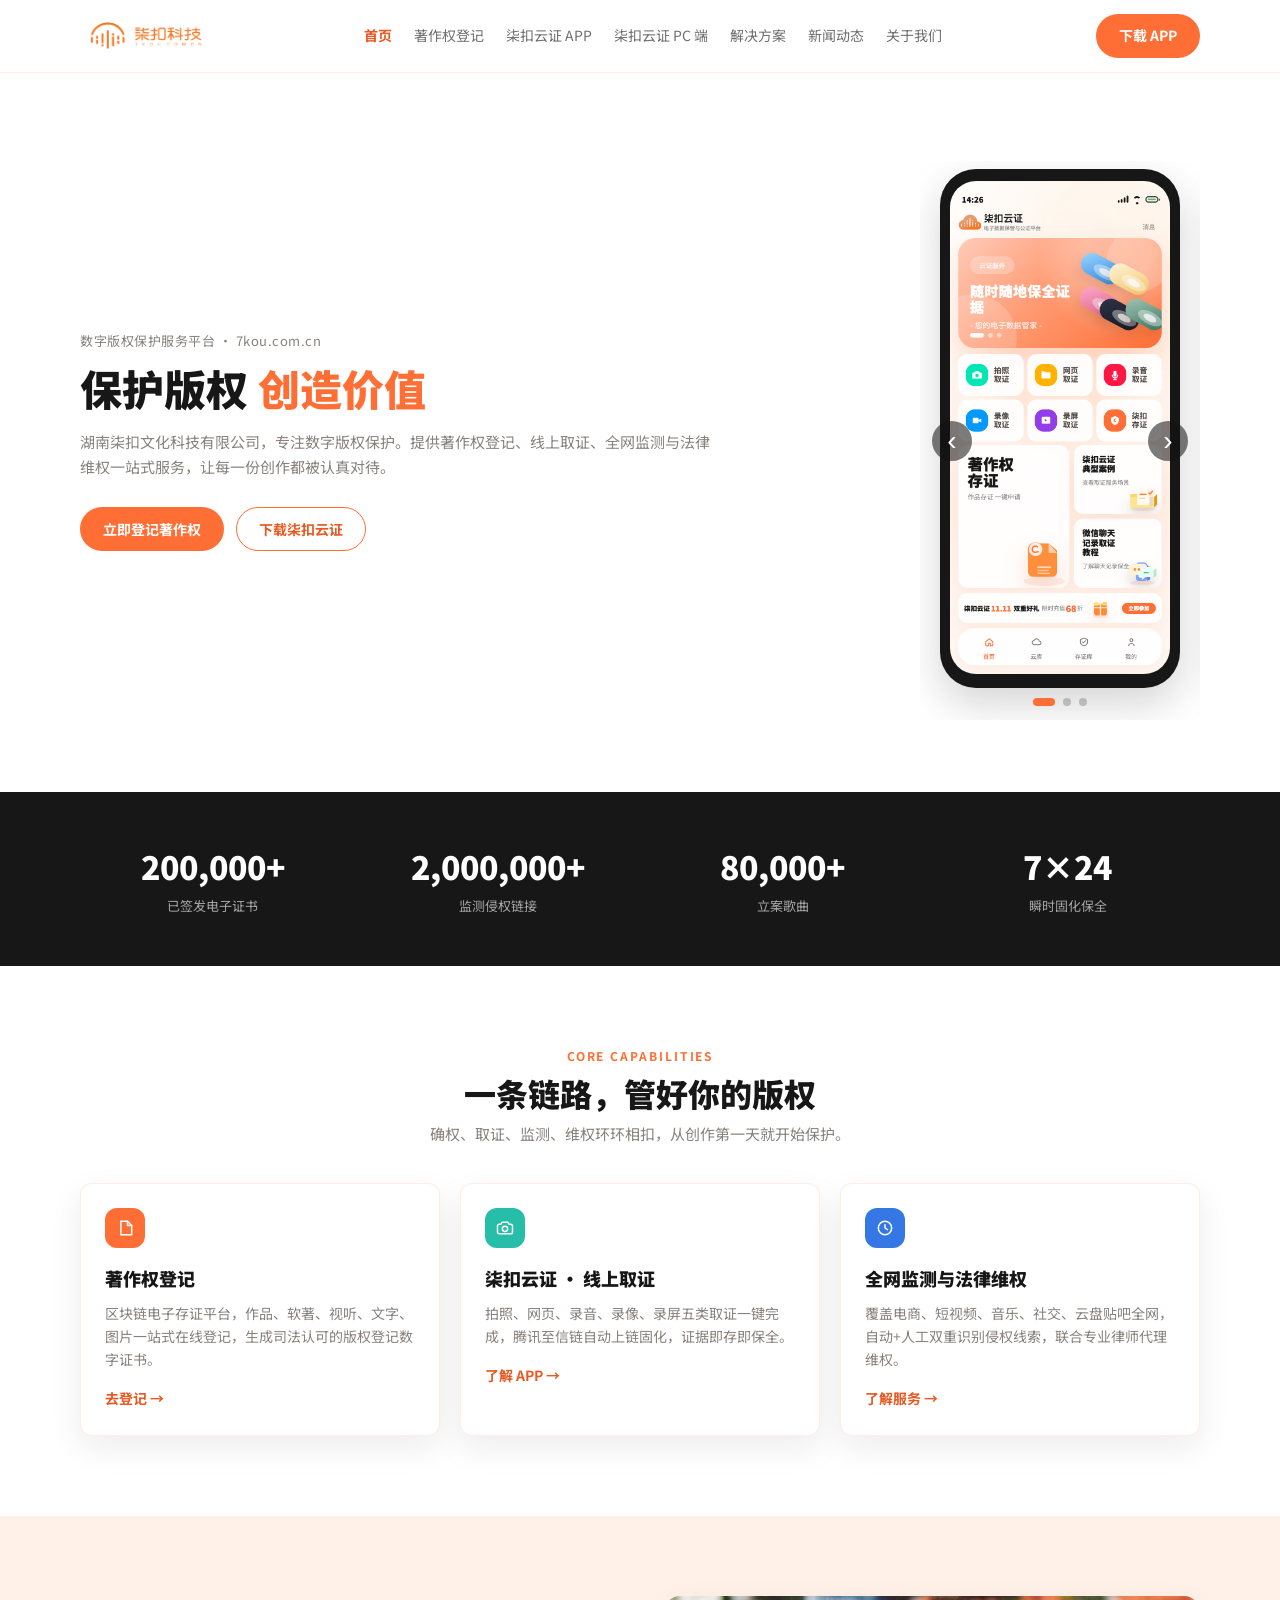
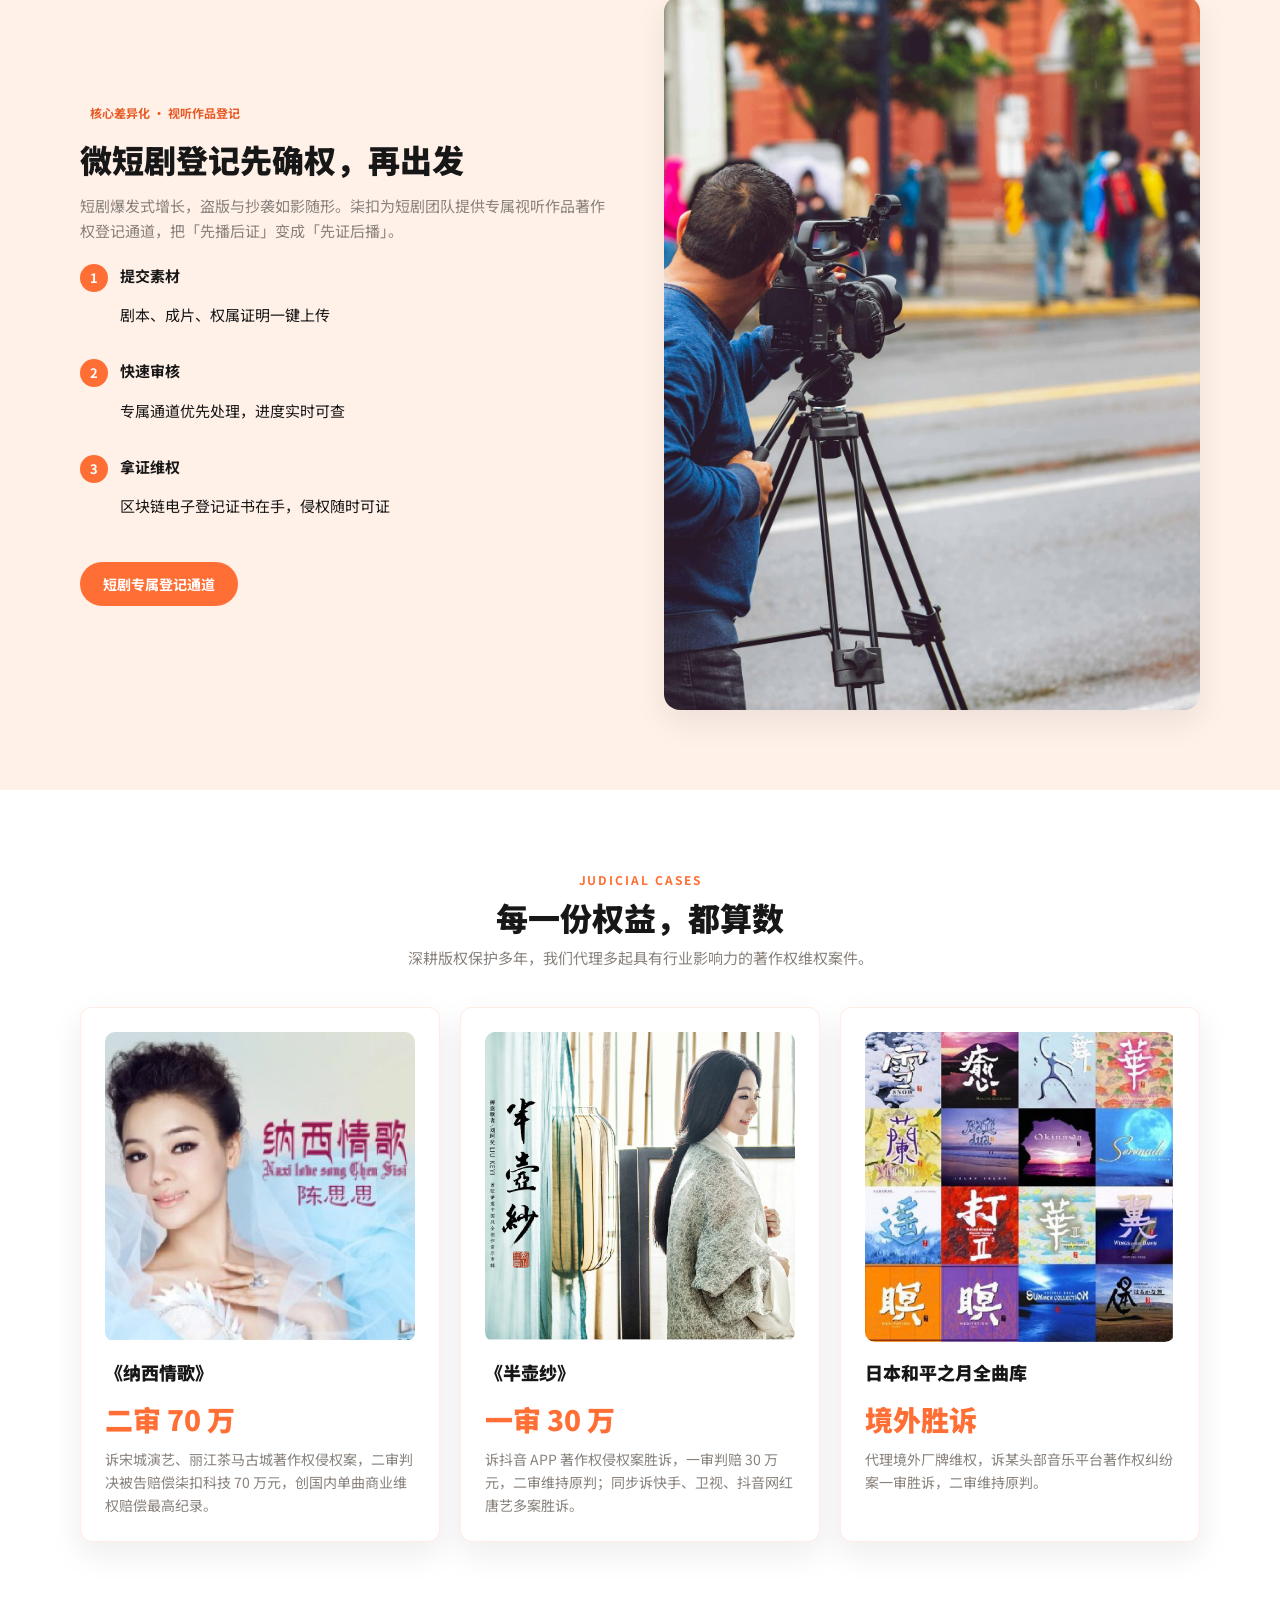
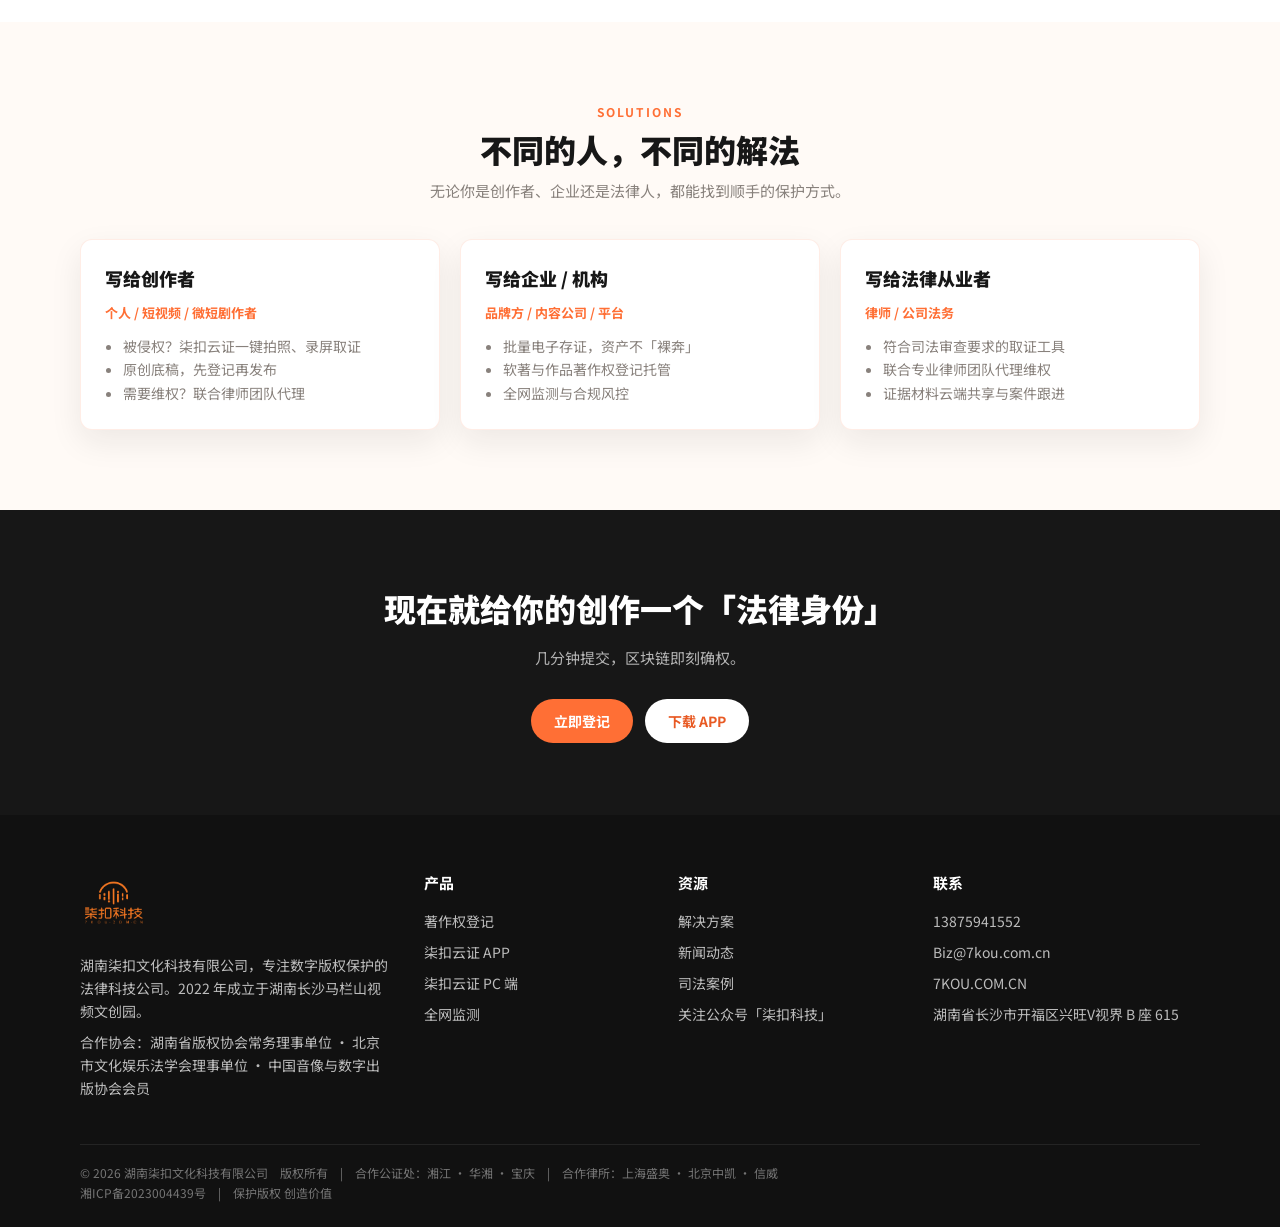
==== index.html @ 28de8e58 "Add the Qikou official website pages, assets, and UI review screenshots. Co-authored-by: Cursor <cur" ====
<!DOCTYPE html>
<html lang="zh-CN">
<head>
  <meta charset="UTF-8">
  <meta name="viewport" content="width=device-width, initial-scale=1.0">
  <title>柒扣科技 · 保护版权 创造价值</title>
  <link rel="stylesheet" href="assets/site.css">
</head>
<body>
  <header class="site-header">
    <div class="wrap header-inner">
      <a class="brand" href="index.html">
        <img class="brand-logo brand-logo-h" src="assets/logo-h.png" alt="柒扣科技">
      </a>
      <button class="menu-toggle" type="button" aria-label="打开菜单">☰</button>
      <nav class="nav">
        <a class="is-active" href="index.html">首页</a>
        <a href="copyright.html">著作权登记</a>
        <a href="app.html">柒扣云证 APP</a>
        <a href="pc.html">柒扣云证 PC 端</a>
        <a href="solutions.html">解决方案</a>
        <a href="news.html">新闻动态</a>
        <a href="about.html">关于我们</a>
      </nav>
      <a class="btn btn-primary header-cta" href="download.html">下载 APP</a>
    </div>
  </header>

  <section class="hero is-split">
    <div class="wrap hero-grid">
      <div>
        <p class="eyebrow">数字版权保护服务平台 · 7kou.com.cn</p>
        <h1>保护版权 <em>创造价值</em></h1>
        <p class="lead">湖南柒扣文化科技有限公司，专注数字版权保护。提供著作权登记、线上取证、全网监测与法律维权一站式服务，让每一份创作都被认真对待。</p>
        <div class="hero-actions">
          <a class="btn btn-primary" href="copyright.html">立即登记著作权</a>
          <a class="btn btn-ghost" href="download.html">下载柒扣云证</a>
        </div>
      </div>
      <div class="hero-slider" data-slider>
        <div class="hero-slider-viewport">
          <div class="hero-slider-track">
            <div class="hero-slide">
              <div class="phone-shell">
                <img src="assets/app-home.png" alt="柒扣云证首页">
              </div>
            </div>
            <div class="hero-slide">
              <div class="phone-shell">
                <img src="assets/promo-phone-online.png" alt="柒扣云证录屏网页取证">
              </div>
            </div>
            <div class="hero-slide">
              <div class="phone-shell">
                <img src="assets/promo-phone-onsite.png" alt="柒扣云证现场拍照取证">
              </div>
            </div>
          </div>
        </div>
        <button type="button" class="slider-btn is-prev" aria-label="上一张">‹</button>
        <button type="button" class="slider-btn is-next" aria-label="下一张">›</button>
        <div class="slider-dots"></div>
      </div>
    </div>
  </section>

  <section class="stats">
    <div class="wrap stats-grid">
      <div><b>200,000+</b><span>已签发电子证书</span></div>
      <div><b>2,000,000+</b><span>监测侵权链接</span></div>
      <div><b>80,000+</b><span>立案歌曲</span></div>
      <div><b>7×24</b><span>瞬时固化保全</span></div>
    </div>
  </section>

  <section class="section">
    <div class="wrap">
      <div class="section-head">
        <p class="section-kicker">CORE CAPABILITIES</p>
        <h2 class="section-title">一条链路，管好你的版权</h2>
        <p class="section-desc">确权、取证、监测、维权环环相扣，从创作第一天就开始保护。</p>
      </div>
      <div class="cards cards-3">
        <article class="card">
          <div class="icon-box icon-orange" aria-hidden="true"><svg viewBox="0 0 24 24"><path d="M7 4h8l5 5v11H7z"></path><path d="M15 4v5h5"></path></svg></div>
          <h3>著作权登记</h3>
          <p>区块链电子存证平台，作品、软著、视听、文字、图片一站式在线登记，生成司法认可的版权登记数字证书。</p>
          <a class="card-link" href="copyright.html">去登记 →</a>
        </article>
        <article class="card">
          <div class="icon-box icon-photo" aria-hidden="true"><svg viewBox="0 0 24 24"><path d="M7 7.5 8.6 5h6.8L17 7.5h1.8A2.2 2.2 0 0 1 21 9.7v7.1a2.2 2.2 0 0 1-2.2 2.2H5.2A2.2 2.2 0 0 1 3 16.8V9.7a2.2 2.2 0 0 1 2.2-2.2z"></path><circle cx="12" cy="13" r="3.2"></circle></svg></div>
          <h3>柒扣云证 · 线上取证</h3>
          <p>拍照、网页、录音、录像、录屏五类取证一键完成，腾讯至信链自动上链固化，证据即存即保全。</p>
          <a class="card-link" href="app.html">了解 APP →</a>
        </article>
        <article class="card">
          <div class="icon-box icon-video" aria-hidden="true"><svg viewBox="0 0 24 24"><circle cx="12" cy="12" r="8"></circle><path d="M12 8v4l3 2"></path></svg></div>
          <h3>全网监测与法律维权</h3>
          <p>覆盖电商、短视频、音乐、社交、云盘贴吧全网，自动+人工双重识别侵权线索，联合专业律师代理维权。</p>
          <a class="card-link" href="solutions.html">了解服务 →</a>
        </article>
      </div>
    </div>
  </section>

  <section class="section is-peach">
    <div class="wrap split">
      <div>
        <span class="pill">核心差异化 · 视听作品登记</span>
        <h2 class="section-title" style="margin-top:14px">微短剧登记先确权，再出发</h2>
        <p class="lead" style="margin-left:0">短剧爆发式增长，盗版与抄袭如影随形。柒扣为短剧团队提供专属视听作品著作权登记通道，把「先播后证」变成「先证后播」。</p>
        <ol class="steps">
          <li><span class="step-num">1</span><div><strong>提交素材</strong><p>剧本、成片、权属证明一键上传</p></div></li>
          <li><span class="step-num">2</span><div><strong>快速审核</strong><p>专属通道优先处理，进度实时可查</p></div></li>
          <li><span class="step-num">3</span><div><strong>拿证维权</strong><p>区块链电子登记证书在手，侵权随时可证</p></div></li>
        </ol>
        <div class="hero-actions">
          <a class="btn btn-primary" href="copyright.html">短剧专属登记通道</a>
        </div>
      </div>
      <img class="fill-photo" src="assets/fill-video.png" alt="视听作品拍摄">
    </div>
  </section>

  <section class="section">
    <div class="wrap">
      <div class="section-head">
        <p class="section-kicker">JUDICIAL CASES</p>
        <h2 class="section-title">每一份权益，都算数</h2>
        <p class="section-desc">深耕版权保护多年，我们代理多起具有行业影响力的著作权维权案件。</p>
      </div>
      <div class="cards cards-3">
        <article class="card case-card">
          <img class="case-cover" src="assets/柒扣科技登录界面-13.png" alt="纳西情歌">
          <h3>《纳西情歌》</h3>
          <p class="amount">二审 70 万</p>
          <p>诉宋城演艺、丽江茶马古城著作权侵权案，二审判决被告赔偿柒扣科技 70 万元，创国内单曲商业维权赔偿最高纪录。</p>
        </article>
        <article class="card case-card">
          <img class="case-cover" src="assets/柒扣科技登录界面-14.png" alt="半壶纱">
          <h3>《半壶纱》</h3>
          <p class="amount">一审 30 万</p>
          <p>诉抖音 APP 著作权侵权案胜诉，一审判赔 30 万元，二审维持原判；同步诉快手、卫视、抖音网红唐艺多案胜诉。</p>
        </article>
        <article class="card case-card">
          <img class="case-cover" src="assets/柒扣科技登录界面-15.png" alt="日本和平之月全曲库">
          <h3>日本和平之月全曲库</h3>
          <p class="amount">境外胜诉</p>
          <p>代理境外厂牌维权，诉某头部音乐平台著作权纠纷案一审胜诉，二审维持原判。</p>
        </article>
      </div>
    </div>
  </section>

  <section class="section is-soft">
    <div class="wrap">
      <div class="section-head">
        <p class="section-kicker">SOLUTIONS</p>
        <h2 class="section-title">不同的人，不同的解法</h2>
        <p class="section-desc">无论你是创作者、企业还是法律人，都能找到顺手的保护方式。</p>
      </div>
      <div class="cards cards-3">
        <article class="card role-card">
          <h3>写给创作者</h3>
          <p class="sub">个人 / 短视频 / 微短剧作者</p>
          <ul>
            <li>被侵权？柒扣云证一键拍照、录屏取证</li>
            <li>原创底稿，先登记再发布</li>
            <li>需要维权？联合律师团队代理</li>
          </ul>
        </article>
        <article class="card role-card">
          <h3>写给企业 / 机构</h3>
          <p class="sub">品牌方 / 内容公司 / 平台</p>
          <ul>
            <li>批量电子存证，资产不「裸奔」</li>
            <li>软著与作品著作权登记托管</li>
            <li>全网监测与合规风控</li>
          </ul>
        </article>
        <article class="card role-card">
          <h3>写给法律从业者</h3>
          <p class="sub">律师 / 公司法务</p>
          <ul>
            <li>符合司法审查要求的取证工具</li>
            <li>联合专业律师团队代理维权</li>
            <li>证据材料云端共享与案件跟进</li>
          </ul>
        </article>
      </div>
    </div>
  </section>

  <section class="cta">
    <div class="wrap">
      <h2>现在就给你的创作一个「法律身份」</h2>
      <p>几分钟提交，区块链即刻确权。</p>
      <div class="cta-actions">
        <a class="btn btn-primary" href="copyright.html">立即登记</a>
        <a class="btn btn-light" href="download.html">下载 APP</a>
      </div>
    </div>
  </section>

  <footer class="site-footer">
    <div class="wrap footer-grid">
      <div>
        <a class="brand" href="index.html">
          <img class="brand-logo brand-logo-v" src="assets/logo-v.png" alt="柒扣科技">
        </a>
        <p>湖南柒扣文化科技有限公司，专注数字版权保护的法律科技公司。2022 年成立于湖南长沙马栏山视频文创园。</p>
        <p>合作协会：湖南省版权协会常务理事单位 · 北京市文化娱乐法学会理事单位 · 中国音像与数字出版协会会员</p>
      </div>
      <div>
        <h3>产品</h3>
        <a href="copyright.html">著作权登记</a>
        <a href="app.html">柒扣云证 APP</a>
        <a href="pc.html">柒扣云证 PC 端</a>
        <a href="solutions.html">全网监测</a>
      </div>
      <div>
        <h3>资源</h3>
        <a href="solutions.html">解决方案</a>
        <a href="news.html">新闻动态</a>
        <a href="about.html">司法案例</a>
        <p>关注公众号「柒扣科技」</p>
      </div>
      <div>
        <h3>联系</h3>
        <p>13875941552</p>
        <p>Biz@7kou.com.cn</p>
        <p>7KOU.COM.CN</p>
        <p>湖南省长沙市开福区兴旺V视界 B 座 615</p>
      </div>
    </div>
    <div class="wrap footer-bottom">
      © 2026 湖南柒扣文化科技有限公司　版权所有　|　合作公证处：湘江 · 华湘 · 宝庆　|　合作律所：上海盛奥 · 北京中凯 · 信威<br>
      湘ICP备2023004439号　|　保护版权 创造价值
    </div>
  </footer>
  <script src="assets/site.js"></script>
</body>
</html>
---- assets/site.css ----
@import url("fonts.css");

:root {
  --orange: #ff6f35;
  --orange-dark: #e85a24;
  --orange-soft: #fff0e8;
  --orange-faint: #fffaf6;
  --paper: #fff8f3;
  --text: #171717;
  --muted: #88817c;
  --line: rgba(255, 111, 53, 0.12);
  --card: #fff;
  --shadow: 0 12px 32px rgba(23, 23, 23, 0.08);
  --radius: 12px;
  --photo: #26bda9;
  --photo-bg: #dff8f2;
  --web: #f1a208;
  --web-bg: #fff2d8;
  --audio: #ee4f63;
  --audio-bg: #ffe4ea;
  --video: #3578e5;
  --video-bg: #e3edff;
  --screen: #a94ee8;
  --screen-bg: #f0ddff;
  --safe: #27bd8c;
  --safe-bg: #ddf8ed;
}

*,
*::before,
*::after {
  box-sizing: border-box;
}

html,
body {
  margin: 0;
  min-height: 100%;
}

body {
  background: #fff;
  color: var(--text);
  font-family: var(--body-font);
  font-size: 15px;
  line-height: 1.65;
}

a {
  color: inherit;
  text-decoration: none;
}

img {
  max-width: 100%;
}

.wrap {
  width: min(1120px, calc(100% - 48px));
  margin: 0 auto;
}

.site-header {
  position: sticky;
  top: 0;
  z-index: 20;
  background: rgba(255, 255, 255, 0.96);
  border-bottom: 1px solid var(--line);
}

.header-inner {
  min-height: 72px;
  display: flex;
  align-items: center;
  gap: 24px;
}

.brand {
  display: inline-flex;
  align-items: center;
  flex-shrink: 0;
}

.brand-logo {
  display: block;
  width: auto;
  height: auto;
}

.brand-logo-h {
  height: 42px;
}

.brand-logo-v {
  width: 66px;
}

.nav {
  flex: 1;
  display: flex;
  justify-content: center;
  gap: 22px;
  font-size: 14px;
  color: rgba(23, 23, 23, 0.62);
}

.nav a:hover,
.nav a.is-active {
  color: var(--orange-dark);
  font-weight: 700;
}

.header-cta {
  margin-left: auto;
}

.btn {
  display: inline-flex;
  align-items: center;
  justify-content: center;
  min-height: 44px;
  padding: 0 22px;
  border-radius: 999px;
  border: 1px solid transparent;
  font-family: var(--title-font);
  font-size: 14px;
  font-weight: 700;
  cursor: pointer;
}

.btn-primary {
  background: var(--orange);
  color: #fff;
}

.btn-primary:hover {
  background: var(--orange-dark);
}

.btn-ghost {
  background: #fff;
  color: var(--orange-dark);
  border-color: var(--orange);
}

.btn-ghost:hover {
  background: var(--orange-soft);
}

.btn-on-dark {
  background: transparent;
  color: #fff;
  border-color: rgba(255, 255, 255, 0.7);
}

.btn-on-dark:hover {
  background: rgba(255, 255, 255, 0.08);
}

.btn-light {
  background: #fff;
  color: var(--orange-dark);
}

.hero {
  padding: 88px 0 72px;
  text-align: center;
}

.hero.is-split {
  text-align: left;
}

.hero-grid {
  display: grid;
  grid-template-columns: 1.35fr 0.65fr;
  gap: 32px;
  align-items: center;
}

.eyebrow {
  margin: 0 0 12px;
  color: var(--muted);
  font-size: 13px;
  letter-spacing: 0.04em;
}

.hero h1,
.section-title {
  margin: 0;
  font-family: var(--title-font);
  font-weight: 900;
  line-height: 1.2;
}

.hero h1 {
  font-size: 42px;
}

.hero h1 em,
.section-title em,
.mark {
  font-style: normal;
  color: var(--orange);
}

.lead {
  max-width: 640px;
  margin: 16px auto 0;
  color: var(--muted);
}

.hero.is-split .lead {
  margin-left: 0;
}

.hero-actions,
.cta-actions {
  display: flex;
  justify-content: center;
  gap: 12px;
  margin-top: 28px;
  flex-wrap: wrap;
}

.hero.is-split .hero-actions,
.split .hero-actions {
  justify-content: flex-start;
}

.hero.is-split .hero-actions {
  flex-wrap: nowrap;
}

.hero.is-split .hero-actions .btn {
  flex-shrink: 0;
  white-space: nowrap;
}

.section {
  padding: 80px 0;
}

.section.is-soft {
  background: var(--orange-faint);
}

.section.is-peach {
  background: var(--orange-soft);
}

.section-head {
  text-align: center;
  margin-bottom: 36px;
}

.section-kicker {
  margin: 0 0 8px;
  color: var(--orange);
  font-size: 12px;
  font-weight: 700;
  letter-spacing: 0.16em;
}

.section-title {
  font-size: 32px;
}

.section-desc {
  max-width: 560px;
  margin: 10px auto 0;
  color: var(--muted);
}

.cards {
  display: grid;
  gap: 20px;
}

.cards-3 {
  grid-template-columns: repeat(3, 1fr);
}

.cards-2 {
  grid-template-columns: repeat(2, 1fr);
}

.cards-6 {
  grid-template-columns: repeat(3, 1fr);
}

.card {
  background: var(--card);
  border: 1px solid var(--line);
  border-radius: var(--radius);
  box-shadow: var(--shadow);
  padding: 24px;
}

.icon-box {
  width: 40px;
  height: 40px;
  display: grid;
  place-items: center;
  border-radius: 12px;
  margin-bottom: 16px;
}

.icon-box svg {
  width: 20px;
  height: 20px;
  fill: none;
  stroke: currentColor;
  stroke-width: 1.8;
  stroke-linecap: round;
  stroke-linejoin: round;
}

.icon-orange { background: var(--orange); color: #fff; }
.icon-photo { background: var(--photo); color: #fff; }
.icon-web { background: var(--web); color: #fff; }
.icon-audio { background: var(--audio); color: #fff; }
.icon-video { background: var(--video); color: #fff; }
.icon-screen { background: var(--screen); color: #fff; }
.icon-safe { background: var(--safe); color: #fff; }

.card h3,
.role-card h3,
.news-card h3,
.case-card h3 {
  margin: 0 0 8px;
  font-family: var(--title-font);
  font-size: 18px;
  font-weight: 900;
}

.card p,
.role-card p,
.news-card p {
  margin: 0;
  color: var(--muted);
  font-size: 14px;
}

.card-link {
  display: inline-block;
  margin-top: 16px;
  color: var(--orange-dark);
  font-weight: 700;
  font-size: 14px;
}

.pill {
  display: inline-flex;
  align-items: center;
  min-height: 26px;
  padding: 0 10px;
  border-radius: 999px;
  background: var(--orange-soft);
  color: var(--orange-dark);
  font-size: 12px;
  font-weight: 700;
}

.split {
  display: grid;
  grid-template-columns: 1fr 1fr;
  gap: 48px;
  align-items: center;
}

.steps {
  display: grid;
  gap: 16px;
  margin: 20px 0 0;
  padding: 0;
  list-style: none;
}

.steps li {
  display: grid;
  grid-template-columns: 28px 1fr;
  gap: 12px;
}

.step-num {
  width: 28px;
  height: 28px;
  border-radius: 50%;
  display: grid;
  place-items: center;
  background: var(--orange);
  color: #fff;
  font-size: 13px;
  font-weight: 700;
}

.fill-photo {
  width: 100%;
  height: auto;
  aspect-ratio: 3 / 4;
  object-fit: cover;
  border-radius: 16px;
  box-shadow: var(--shadow);
  display: block;
}

.fill-photo.is-wide {
  aspect-ratio: auto;
  min-height: 280px;
  height: 100%;
}

.contact-icon {
  width: 28px;
  height: 28px;
  margin-bottom: 12px;
  color: #3a3a3a;
}

.contact-icon svg {
  width: 28px;
  height: 28px;
  fill: none;
  stroke: currentColor;
  stroke-width: 1.8;
  stroke-linecap: round;
  stroke-linejoin: round;
}

.case-cover {
  width: 100%;
  aspect-ratio: 1;
  object-fit: cover;
  border-radius: 10px;
  margin-bottom: 16px;
  display: block;
}

.hero-slider {
  position: relative;
  width: 100%;
  max-width: 280px;
  margin-left: auto;
}

.hero-slider-viewport {
  overflow: hidden;
  background: #fff;
}

.hero-slider-track {
  display: flex;
  transition: transform 0.5s ease;
}

.hero-slide {
  flex: 0 0 100%;
  min-width: 0;
  display: flex;
  justify-content: center;
  align-items: center;
  padding: 8px 8px 32px;
}

.phone-shell {
  width: 240px;
  max-width: 100%;
  height: auto;
  aspect-ratio: 390 / 844;
  background: #171717;
  border-radius: 36px;
  padding: 12px 10px 14px;
  box-shadow: 0 16px 40px rgba(23, 23, 23, 0.18);
  overflow: hidden;
}

.phone-shell img {
  display: block;
  width: 100%;
  height: 100%;
  object-fit: cover;
  border-radius: 26px;
}

.slider-btn {
  position: absolute;
  top: 50%;
  z-index: 2;
  width: 40px;
  height: 40px;
  border: 0;
  border-radius: 50%;
  background: rgba(17, 17, 17, 0.55);
  color: #fff;
  font-size: 28px;
  line-height: 1;
  cursor: pointer;
  transform: translateY(-50%);
}

.slider-btn:hover {
  background: var(--orange);
}

.slider-btn.is-prev { left: 12px; }
.slider-btn.is-next { right: 12px; }

.slider-dots {
  position: absolute;
  left: 0;
  right: 0;
  bottom: 14px;
  display: flex;
  justify-content: center;
  gap: 8px;
}

.slider-dots button {
  width: 8px;
  height: 8px;
  padding: 0;
  border: 0;
  border-radius: 50%;
  background: rgba(23, 23, 23, 0.22);
  cursor: pointer;
}

.slider-dots button.is-active {
  width: 22px;
  border-radius: 999px;
  background: var(--orange);
}

.stats {
  background: #171717;
  color: #fff;
  padding: 48px 0;
}

.stats-grid {
  display: grid;
  grid-template-columns: repeat(4, 1fr);
  gap: 20px;
  text-align: center;
}

.stats b {
  display: block;
  font-family: var(--title-font);
  font-size: 32px;
  font-weight: 900;
}

.stats span {
  color: rgba(255, 255, 255, 0.62);
  font-size: 13px;
}

.case-card .amount {
  margin: 8px 0 6px;
  color: var(--orange);
  font-family: var(--title-font);
  font-size: 28px;
  font-weight: 900;
}

.role-card ul,
.bullet-list {
  margin: 12px 0 0;
  padding-left: 18px;
  color: var(--muted);
  font-size: 14px;
}

.role-card .sub {
  color: var(--orange);
  font-size: 13px;
  font-weight: 700;
}

.cta {
  background: #171717;
  color: #fff;
  padding: 72px 0;
  text-align: center;
}

.cta h2 {
  margin: 0;
  font-family: var(--title-font);
  font-size: 32px;
  font-weight: 900;
}

.cta p {
  margin: 12px 0 0;
  color: rgba(255, 255, 255, 0.68);
}

.site-footer {
  background: #111;
  color: rgba(255, 255, 255, 0.72);
  padding: 56px 0 24px;
  font-size: 14px;
}

.footer-grid {
  display: grid;
  grid-template-columns: 1.4fr 1fr 1fr 1.2fr;
  gap: 32px;
}

.site-footer h3 {
  margin: 0 0 14px;
  color: #fff;
  font-size: 15px;
  font-family: var(--title-font);
}

.site-footer a,
.site-footer p {
  display: block;
  margin: 0 0 8px;
}

.site-footer .brand {
  display: block;
  margin-bottom: 16px;
}

.footer-bottom {
  margin-top: 36px;
  padding-top: 18px;
  border-top: 1px solid rgba(255, 255, 255, 0.08);
  color: rgba(255, 255, 255, 0.42);
  font-size: 12px;
}

.news-card {
  display: grid;
  grid-template-columns: 160px 1fr;
  gap: 20px;
  align-items: start;
}

.news-meta {
  color: var(--muted);
  font-size: 13px;
}

.news-source {
  margin-top: 10px;
  color: var(--muted);
  font-size: 12px;
}

.menu-toggle {
  display: none;
  margin-left: auto;
  background: none;
  border: 0;
  font-size: 22px;
}

@media (max-width: 900px) {
  .nav,
  .header-cta {
    display: none;
  }

  .nav.is-open,
  .header-cta.is-open {
    display: flex;
  }

  .header-inner {
    flex-wrap: wrap;
    padding: 12px 0;
  }

  .menu-toggle {
    display: block;
  }

  .nav.is-open {
    width: 100%;
    flex-direction: column;
    align-items: flex-start;
    gap: 12px;
  }

  .hero h1 {
    font-size: 30px;
  }

  .brand-logo-h {
    height: 36px;
  }

  .hero.is-split .hero-actions {
    flex-wrap: wrap;
  }

  .hero-slider {
    max-width: 260px;
    margin: 0 auto;
  }

  .phone-shell {
    width: 220px;
  }

  .hero-grid,
  .split,
  .cards-3,
  .cards-6,
  .stats-grid,
  .footer-grid,
  .news-card {
    grid-template-columns: 1fr;
  }

  .section {
    padding: 56px 0;
  }
}
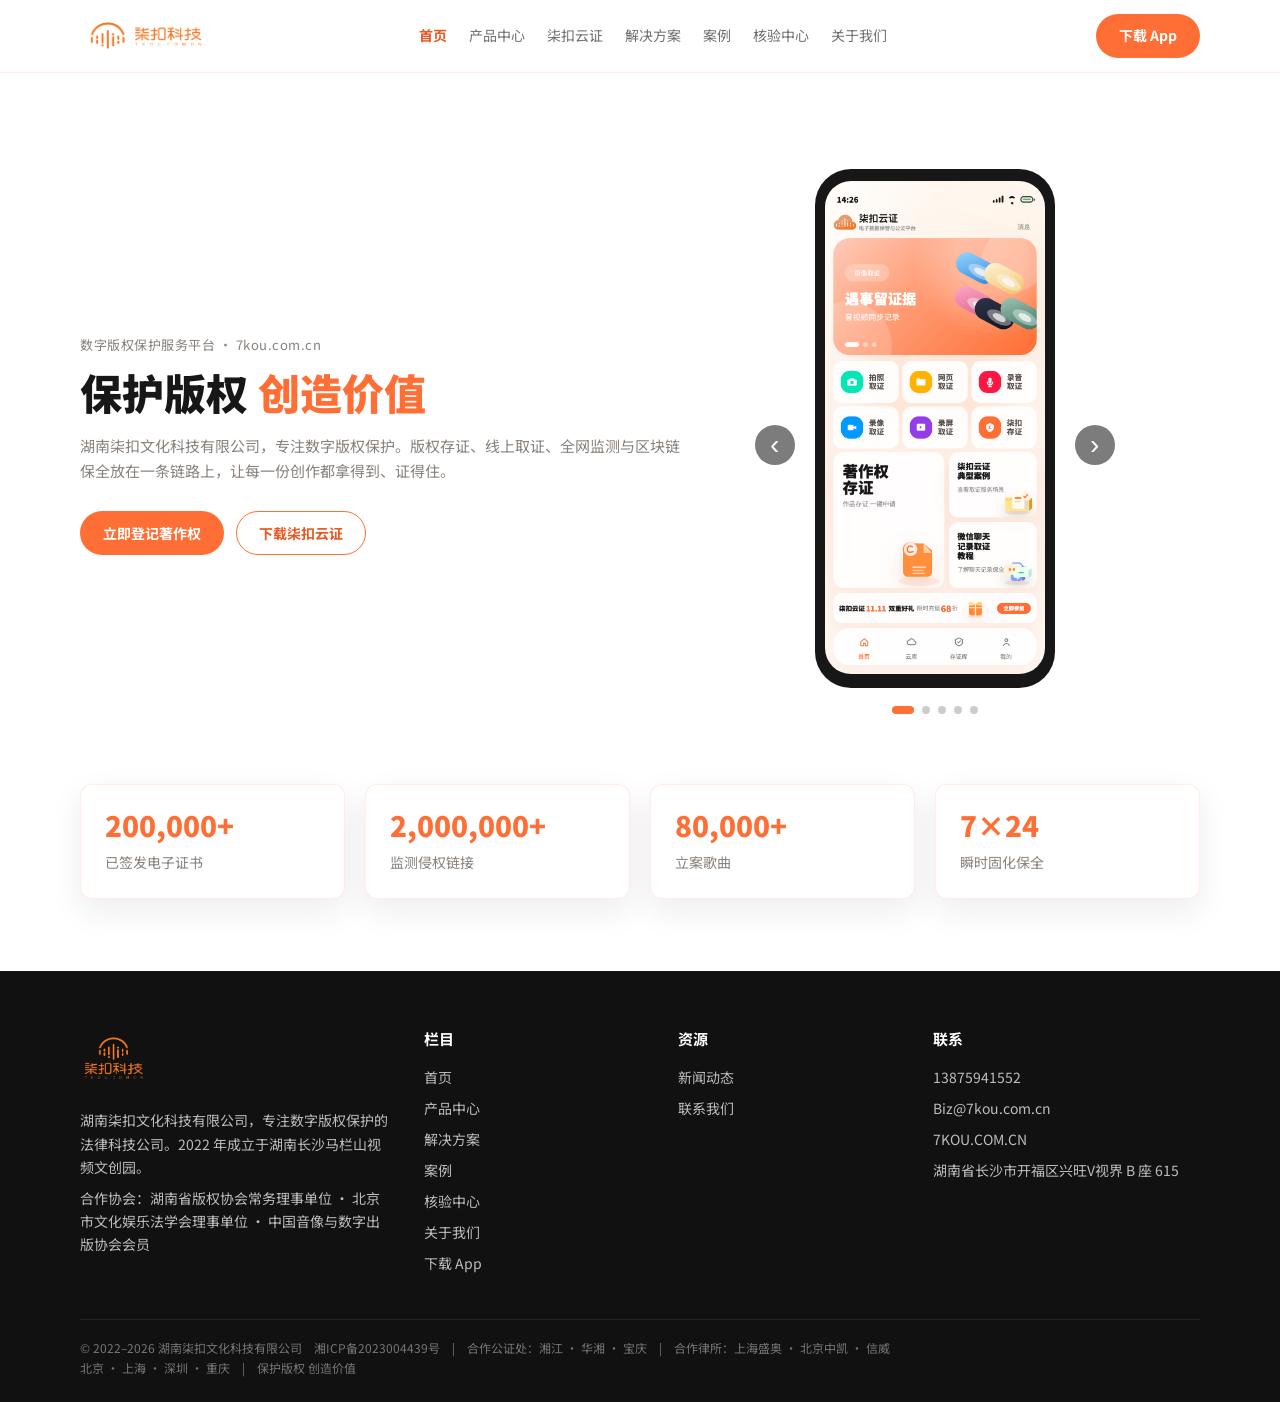
==== commit 24e4d7c1: "Publish the updated Qikou website and page screenshots. The homepage, navigation, and product pages " ====
--- a/index.html
+++ b/index.html
@@ -4,7 +4,7 @@
   <meta charset="UTF-8">
   <meta name="viewport" content="width=device-width, initial-scale=1.0">
   <title>柒扣科技 · 保护版权 创造价值</title>
-  <link rel="stylesheet" href="assets/site.css">
+  <link rel="stylesheet" href="assets/site.css?v=navqr3">
 </head>
 <body>
   <header class="site-header">
@@ -15,23 +15,23 @@
       <button class="menu-toggle" type="button" aria-label="打开菜单">☰</button>
       <nav class="nav">
         <a class="is-active" href="index.html">首页</a>
-        <a href="copyright.html">著作权登记</a>
-        <a href="app.html">柒扣云证 APP</a>
-        <a href="pc.html">柒扣云证 PC 端</a>
+        <a href="products.html">产品中心</a>
+        <a href="pc.html">柒扣云证</a>
         <a href="solutions.html">解决方案</a>
-        <a href="news.html">新闻动态</a>
+        <a href="cases.html">案例</a>
+        <a href="download.html#verify">核验中心</a>
         <a href="about.html">关于我们</a>
       </nav>
-      <a class="btn btn-primary header-cta" href="download.html">下载 APP</a>
+      <a class="btn btn-primary header-cta" href="download.html">下载 App</a>
     </div>
   </header>
 
   <section class="hero is-split">
     <div class="wrap hero-grid">
-      <div>
+      <div class="hero-copy">
         <p class="eyebrow">数字版权保护服务平台 · 7kou.com.cn</p>
         <h1>保护版权 <em>创造价值</em></h1>
-        <p class="lead">湖南柒扣文化科技有限公司，专注数字版权保护。提供著作权登记、线上取证、全网监测与法律维权一站式服务，让每一份创作都被认真对待。</p>
+        <p class="lead">湖南柒扣文化科技有限公司，专注数字版权保护。版权存证、线上取证、全网监测与区块链保全放在一条链路上，让每一份创作都拿得到、证得住。</p>
         <div class="hero-actions">
           <a class="btn btn-primary" href="copyright.html">立即登记著作权</a>
           <a class="btn btn-ghost" href="download.html">下载柒扣云证</a>
@@ -55,6 +55,16 @@
                 <img src="assets/promo-phone-onsite.png" alt="柒扣云证现场拍照取证">
               </div>
             </div>
+            <div class="hero-slide">
+              <div class="phone-shell">
+                <img src="assets/promo-phone-copyright.png" alt="柒扣云证著作权存证">
+              </div>
+            </div>
+            <div class="hero-slide">
+              <div class="phone-shell">
+                <img src="assets/promo-phone-certificate.png" alt="柒扣云证证书详情">
+              </div>
+            </div>
           </div>
         </div>
         <button type="button" class="slider-btn is-prev" aria-label="上一张">‹</button>
@@ -62,142 +72,24 @@
         <div class="slider-dots"></div>
       </div>
     </div>
-  </section>
-
-  <section class="stats">
-    <div class="wrap stats-grid">
-      <div><b>200,000+</b><span>已签发电子证书</span></div>
-      <div><b>2,000,000+</b><span>监测侵权链接</span></div>
-      <div><b>80,000+</b><span>立案歌曲</span></div>
-      <div><b>7×24</b><span>瞬时固化保全</span></div>
-    </div>
-  </section>
-
-  <section class="section">
-    <div class="wrap">
-      <div class="section-head">
-        <p class="section-kicker">CORE CAPABILITIES</p>
-        <h2 class="section-title">一条链路，管好你的版权</h2>
-        <p class="section-desc">确权、取证、监测、维权环环相扣，从创作第一天就开始保护。</p>
-      </div>
-      <div class="cards cards-3">
-        <article class="card">
-          <div class="icon-box icon-orange" aria-hidden="true"><svg viewBox="0 0 24 24"><path d="M7 4h8l5 5v11H7z"></path><path d="M15 4v5h5"></path></svg></div>
-          <h3>著作权登记</h3>
-          <p>区块链电子存证平台，作品、软著、视听、文字、图片一站式在线登记，生成司法认可的版权登记数字证书。</p>
-          <a class="card-link" href="copyright.html">去登记 →</a>
+    <div class="wrap metric-row">
+      <div class="cards cards-4">
+        <article class="card metric-tile">
+          <b>200,000+</b>
+          <span>已签发电子证书</span>
         </article>
-        <article class="card">
-          <div class="icon-box icon-photo" aria-hidden="true"><svg viewBox="0 0 24 24"><path d="M7 7.5 8.6 5h6.8L17 7.5h1.8A2.2 2.2 0 0 1 21 9.7v7.1a2.2 2.2 0 0 1-2.2 2.2H5.2A2.2 2.2 0 0 1 3 16.8V9.7a2.2 2.2 0 0 1 2.2-2.2z"></path><circle cx="12" cy="13" r="3.2"></circle></svg></div>
-          <h3>柒扣云证 · 线上取证</h3>
-          <p>拍照、网页、录音、录像、录屏五类取证一键完成，腾讯至信链自动上链固化，证据即存即保全。</p>
-          <a class="card-link" href="app.html">了解 APP →</a>
+        <article class="card metric-tile">
+          <b>2,000,000+</b>
+          <span>监测侵权链接</span>
         </article>
-        <article class="card">
-          <div class="icon-box icon-video" aria-hidden="true"><svg viewBox="0 0 24 24"><circle cx="12" cy="12" r="8"></circle><path d="M12 8v4l3 2"></path></svg></div>
-          <h3>全网监测与法律维权</h3>
-          <p>覆盖电商、短视频、音乐、社交、云盘贴吧全网，自动+人工双重识别侵权线索，联合专业律师代理维权。</p>
-          <a class="card-link" href="solutions.html">了解服务 →</a>
+        <article class="card metric-tile">
+          <b>80,000+</b>
+          <span>立案歌曲</span>
         </article>
-      </div>
-    </div>
-  </section>
-
-  <section class="section is-peach">
-    <div class="wrap split">
-      <div>
-        <span class="pill">核心差异化 · 视听作品登记</span>
-        <h2 class="section-title" style="margin-top:14px">微短剧登记先确权，再出发</h2>
-        <p class="lead" style="margin-left:0">短剧爆发式增长，盗版与抄袭如影随形。柒扣为短剧团队提供专属视听作品著作权登记通道，把「先播后证」变成「先证后播」。</p>
-        <ol class="steps">
-          <li><span class="step-num">1</span><div><strong>提交素材</strong><p>剧本、成片、权属证明一键上传</p></div></li>
-          <li><span class="step-num">2</span><div><strong>快速审核</strong><p>专属通道优先处理，进度实时可查</p></div></li>
-          <li><span class="step-num">3</span><div><strong>拿证维权</strong><p>区块链电子登记证书在手，侵权随时可证</p></div></li>
-        </ol>
-        <div class="hero-actions">
-          <a class="btn btn-primary" href="copyright.html">短剧专属登记通道</a>
-        </div>
-      </div>
-      <img class="fill-photo" src="assets/fill-video.png" alt="视听作品拍摄">
-    </div>
-  </section>
-
-  <section class="section">
-    <div class="wrap">
-      <div class="section-head">
-        <p class="section-kicker">JUDICIAL CASES</p>
-        <h2 class="section-title">每一份权益，都算数</h2>
-        <p class="section-desc">深耕版权保护多年，我们代理多起具有行业影响力的著作权维权案件。</p>
-      </div>
-      <div class="cards cards-3">
-        <article class="card case-card">
-          <img class="case-cover" src="assets/柒扣科技登录界面-13.png" alt="纳西情歌">
-          <h3>《纳西情歌》</h3>
-          <p class="amount">二审 70 万</p>
-          <p>诉宋城演艺、丽江茶马古城著作权侵权案，二审判决被告赔偿柒扣科技 70 万元，创国内单曲商业维权赔偿最高纪录。</p>
+        <article class="card metric-tile">
+          <b>7×24</b>
+          <span>瞬时固化保全</span>
         </article>
-        <article class="card case-card">
-          <img class="case-cover" src="assets/柒扣科技登录界面-14.png" alt="半壶纱">
-          <h3>《半壶纱》</h3>
-          <p class="amount">一审 30 万</p>
-          <p>诉抖音 APP 著作权侵权案胜诉，一审判赔 30 万元，二审维持原判；同步诉快手、卫视、抖音网红唐艺多案胜诉。</p>
-        </article>
-        <article class="card case-card">
-          <img class="case-cover" src="assets/柒扣科技登录界面-15.png" alt="日本和平之月全曲库">
-          <h3>日本和平之月全曲库</h3>
-          <p class="amount">境外胜诉</p>
-          <p>代理境外厂牌维权，诉某头部音乐平台著作权纠纷案一审胜诉，二审维持原判。</p>
-        </article>
-      </div>
-    </div>
-  </section>
-
-  <section class="section is-soft">
-    <div class="wrap">
-      <div class="section-head">
-        <p class="section-kicker">SOLUTIONS</p>
-        <h2 class="section-title">不同的人，不同的解法</h2>
-        <p class="section-desc">无论你是创作者、企业还是法律人，都能找到顺手的保护方式。</p>
-      </div>
-      <div class="cards cards-3">
-        <article class="card role-card">
-          <h3>写给创作者</h3>
-          <p class="sub">个人 / 短视频 / 微短剧作者</p>
-          <ul>
-            <li>被侵权？柒扣云证一键拍照、录屏取证</li>
-            <li>原创底稿，先登记再发布</li>
-            <li>需要维权？联合律师团队代理</li>
-          </ul>
-        </article>
-        <article class="card role-card">
-          <h3>写给企业 / 机构</h3>
-          <p class="sub">品牌方 / 内容公司 / 平台</p>
-          <ul>
-            <li>批量电子存证，资产不「裸奔」</li>
-            <li>软著与作品著作权登记托管</li>
-            <li>全网监测与合规风控</li>
-          </ul>
-        </article>
-        <article class="card role-card">
-          <h3>写给法律从业者</h3>
-          <p class="sub">律师 / 公司法务</p>
-          <ul>
-            <li>符合司法审查要求的取证工具</li>
-            <li>联合专业律师团队代理维权</li>
-            <li>证据材料云端共享与案件跟进</li>
-          </ul>
-        </article>
-      </div>
-    </div>
-  </section>
-
-  <section class="cta">
-    <div class="wrap">
-      <h2>现在就给你的创作一个「法律身份」</h2>
-      <p>几分钟提交，区块链即刻确权。</p>
-      <div class="cta-actions">
-        <a class="btn btn-primary" href="copyright.html">立即登记</a>
-        <a class="btn btn-light" href="download.html">下载 APP</a>
       </div>
     </div>
   </section>
@@ -205,25 +97,24 @@
   <footer class="site-footer">
     <div class="wrap footer-grid">
       <div>
-        <a class="brand" href="index.html">
-          <img class="brand-logo brand-logo-v" src="assets/logo-v.png" alt="柒扣科技">
-        </a>
+        <a class="brand" href="index.html"><img class="brand-logo brand-logo-v" src="assets/logo-v.png" alt="柒扣科技"></a>
         <p>湖南柒扣文化科技有限公司，专注数字版权保护的法律科技公司。2022 年成立于湖南长沙马栏山视频文创园。</p>
         <p>合作协会：湖南省版权协会常务理事单位 · 北京市文化娱乐法学会理事单位 · 中国音像与数字出版协会会员</p>
       </div>
       <div>
-        <h3>产品</h3>
-        <a href="copyright.html">著作权登记</a>
-        <a href="app.html">柒扣云证 APP</a>
-        <a href="pc.html">柒扣云证 PC 端</a>
-        <a href="solutions.html">全网监测</a>
+        <h3>栏目</h3>
+        <a href="index.html">首页</a>
+        <a href="products.html">产品中心</a>
+        <a href="solutions.html">解决方案</a>
+        <a href="cases.html">案例</a>
+        <a href="download.html#verify">核验中心</a>
+        <a href="about.html">关于我们</a>
+        <a href="download.html">下载 App</a>
       </div>
       <div>
         <h3>资源</h3>
-        <a href="solutions.html">解决方案</a>
         <a href="news.html">新闻动态</a>
-        <a href="about.html">司法案例</a>
-        <p>关注公众号「柒扣科技」</p>
+        <a href="about.html#contact">联系我们</a>
       </div>
       <div>
         <h3>联系</h3>
@@ -234,8 +125,8 @@
       </div>
     </div>
     <div class="wrap footer-bottom">
-      © 2026 湖南柒扣文化科技有限公司　版权所有　|　合作公证处：湘江 · 华湘 · 宝庆　|　合作律所：上海盛奥 · 北京中凯 · 信威<br>
-      湘ICP备2023004439号　|　保护版权 创造价值
+      © 2022–2026 湖南柒扣文化科技有限公司　湘ICP备2023004439号　|　合作公证处：湘江 · 华湘 · 宝庆　|　合作律所：上海盛奥 · 北京中凯 · 信威<br>
+      北京 · 上海 · 深圳 · 重庆　|　保护版权 创造价值
     </div>
   </footer>
   <script src="assets/site.js"></script>
--- a/assets/site.css
+++ b/assets/site.css
@@ -97,11 +97,19 @@
 
 .nav {
   flex: 1;
-  display: flex;
+  align-self: stretch;
+  display: flex;
+  align-items: stretch;
   justify-content: center;
   gap: 22px;
   font-size: 14px;
   color: rgba(23, 23, 23, 0.62);
+}
+
+.nav > a,
+.nav-drop > a {
+  display: flex;
+  align-items: center;
 }
 
 .nav a:hover,
@@ -173,9 +181,29 @@
 
 .hero-grid {
   display: grid;
-  grid-template-columns: 1.35fr 0.65fr;
-  gap: 32px;
+  grid-template-columns: 1.15fr 0.85fr;
+  gap: 72px;
   align-items: center;
+}
+
+.metric-row {
+  margin-top: 56px;
+}
+
+.metric-tile b {
+  display: block;
+  font-family: var(--title-font);
+  font-size: 28px;
+  font-weight: 900;
+  color: var(--orange);
+  line-height: 1.2;
+}
+
+.metric-tile span {
+  display: block;
+  margin-top: 8px;
+  color: var(--muted);
+  font-size: 14px;
 }
 
 .eyebrow {
@@ -235,6 +263,75 @@
 .hero.is-split .hero-actions .btn {
   flex-shrink: 0;
   white-space: nowrap;
+}
+
+.hero.is-split .download-copy {
+  text-align: center;
+}
+
+.download-copy h1 {
+  color: var(--orange);
+}
+
+.hero.is-split .download-copy .lead {
+  margin-left: auto;
+  margin-right: auto;
+  text-align: center;
+}
+
+.download-title {
+  margin: 32px 0 0;
+  font-family: var(--title-font);
+  font-size: 18px;
+  font-weight: 900;
+  line-height: 1.2;
+}
+
+.download-title span {
+  display: block;
+}
+
+.download-qr {
+  display: block;
+  width: 3.5cm;
+  height: 3.5cm;
+  margin: 20px auto 0;
+  padding: 4px;
+  background: #fff;
+  border: 1px solid var(--line);
+  border-radius: 12px;
+}
+
+.download-official {
+  text-align: center;
+}
+
+.download-official .download-qr {
+  width: 180px;
+  height: 180px;
+  margin: 0 auto;
+}
+
+.download-official .hero-actions {
+  justify-content: center;
+}
+
+.download-qrs {
+  align-items: stretch;
+}
+
+.download-qr-card {
+  text-align: center;
+}
+
+.download-qr-card .download-qr {
+  width: 180px;
+  height: 180px;
+  margin: 0 auto 16px;
+}
+
+.download-qr-card h3 {
+  margin: 0;
 }
 
 .section {
@@ -440,8 +537,8 @@
 .hero-slider {
   position: relative;
   width: 100%;
-  max-width: 280px;
-  margin-left: auto;
+  max-width: 360px;
+  margin-left: 0;
 }
 
 .hero-slider-viewport {
@@ -460,7 +557,16 @@
   display: flex;
   justify-content: center;
   align-items: center;
-  padding: 8px 8px 32px;
+  padding: 8px 52px 40px;
+}
+
+.hero-slide.is-metric {
+  padding-left: 8px;
+  padding-right: 8px;
+}
+
+.hero-slide.is-metric .metric-card {
+  width: 100%;
 }
 
 .phone-shell {
@@ -471,7 +577,7 @@
   background: #171717;
   border-radius: 36px;
   padding: 12px 10px 14px;
-  box-shadow: 0 16px 40px rgba(23, 23, 23, 0.18);
+  box-shadow: none;
   overflow: hidden;
 }
 
@@ -503,8 +609,8 @@
   background: var(--orange);
 }
 
-.slider-btn.is-prev { left: 12px; }
-.slider-btn.is-next { right: 12px; }
+.slider-btn.is-prev { left: 0; }
+.slider-btn.is-next { right: 0; }
 
 .slider-dots {
   position: absolute;
@@ -663,6 +769,563 @@
   font-size: 22px;
 }
 
+.nav-drop {
+  position: relative;
+  display: flex;
+  align-items: center;
+}
+
+.nav-menu {
+  display: none;
+  position: absolute;
+  top: calc(100% - 6px);
+  left: 50%;
+  transform: translateX(-50%);
+  min-width: 280px;
+  padding: 8px;
+  background: #fff;
+  border: 1px solid var(--line);
+  border-radius: 12px;
+  box-shadow: var(--shadow);
+  z-index: 30;
+}
+
+.nav-drop:hover .nav-menu,
+.nav-drop:focus-within .nav-menu {
+  display: grid;
+}
+
+.nav-menu > a {
+  padding: 8px 12px;
+  border-radius: 8px;
+  white-space: nowrap;
+  color: var(--text);
+  font-weight: 400;
+}
+
+.nav-menu > a:hover,
+.nav-menu > a.is-active {
+  background: var(--orange-soft);
+  color: var(--orange-dark);
+}
+
+.nav-qrs {
+  margin-top: 6px;
+  padding: 10px 8px 6px;
+  border-top: 1px solid var(--line);
+}
+
+.nav-qrs p {
+  margin: 0 0 8px;
+  text-align: center;
+  font-size: 12px;
+  color: var(--muted);
+}
+
+.nav-qr-row {
+  display: flex;
+  justify-content: center;
+  gap: 8px;
+}
+
+.nav-qr-row a {
+  display: grid;
+  justify-items: center;
+  gap: 4px;
+  padding: 4px;
+  border-radius: 8px;
+  color: var(--muted);
+  font-size: 11px;
+  font-weight: 400;
+  line-height: 1.2;
+}
+
+.nav-qr-row img {
+  width: 72px;
+  height: 72px;
+  max-width: none;
+  padding: 3px;
+  background: #fff;
+  border: 1px solid var(--line);
+  border-radius: 8px;
+}
+
+.nav-qr-row a:hover,
+.nav-qr-row a.is-active {
+  background: var(--orange-soft);
+  color: var(--orange-dark);
+}
+
+.cards-4 {
+  grid-template-columns: repeat(4, 1fr);
+}
+
+.cards-5 {
+  grid-template-columns: repeat(5, 1fr);
+}
+
+.cards-5 .card {
+  padding: 18px;
+}
+
+.card.is-feature {
+  background: var(--orange-faint);
+  border-color: rgba(255, 111, 53, 0.35);
+}
+
+.card .pill {
+  margin-bottom: 10px;
+}
+
+.section-title.is-marked {
+  display: inline-flex;
+  align-items: center;
+  gap: 12px;
+}
+
+.section-title.is-marked::before {
+  content: "";
+  width: 4px;
+  height: 0.85em;
+  border-radius: 4px;
+  background: var(--orange);
+  flex-shrink: 0;
+}
+
+[id] {
+  scroll-margin-top: 88px;
+}
+
+.metric-card {
+  background: #fff;
+  border: 1px solid var(--line);
+  border-radius: 16px;
+  box-shadow: var(--shadow);
+  padding: 8px 18px;
+}
+
+.metric-card div {
+  padding: 16px 0;
+  border-bottom: 1px solid var(--line);
+}
+
+.metric-card div:last-child {
+  border-bottom: 0;
+}
+
+.metric-card b {
+  display: block;
+  font-family: var(--title-font);
+  font-size: 28px;
+  font-weight: 900;
+  color: var(--orange);
+  line-height: 1.2;
+}
+
+.metric-card span {
+  color: var(--muted);
+  font-size: 13px;
+}
+
+.chip-row {
+  display: flex;
+  flex-wrap: wrap;
+  gap: 8px;
+  margin-top: 14px;
+}
+
+.chip {
+  display: inline-flex;
+  align-items: center;
+  min-height: 28px;
+  padding: 0 10px;
+  border-radius: 999px;
+  background: var(--orange-soft);
+  color: var(--text);
+  font-size: 12px;
+}
+
+.product-block {
+  display: grid;
+  grid-template-columns: 1fr auto;
+  gap: 24px;
+  align-items: start;
+  background: #fff;
+  border: 1px solid var(--line);
+  border-radius: 16px;
+  box-shadow: var(--shadow);
+  padding: 28px;
+}
+
+.product-block + .product-block {
+  margin-top: 16px;
+}
+
+.product-block.is-alt {
+  background: var(--orange-faint);
+}
+
+.product-block .idx {
+  font-family: var(--title-font);
+  font-size: 40px;
+  font-weight: 900;
+  color: var(--orange);
+  line-height: 1;
+}
+
+.product-block h2 {
+  margin: 10px 0 8px;
+  font-family: var(--title-font);
+  font-size: 24px;
+  font-weight: 900;
+}
+
+.product-block p {
+  margin: 0;
+  color: var(--muted);
+}
+
+.product-block .hero-actions {
+  justify-content: flex-start;
+}
+
+.mini-grid {
+  display: grid;
+  grid-template-columns: 1fr 1fr;
+  gap: 12px 16px;
+  margin-top: 16px;
+}
+
+.mini-grid span {
+  display: flex;
+  align-items: center;
+  gap: 8px;
+  color: var(--text);
+  font-size: 14px;
+}
+
+.mini-grid i {
+  width: 8px;
+  height: 8px;
+  border-radius: 50%;
+  background: var(--orange);
+  flex-shrink: 0;
+}
+
+.store-card {
+  text-align: center;
+}
+
+.store-mark {
+  height: 88px;
+  margin-bottom: 16px;
+  border-radius: 12px;
+  background: var(--orange-faint);
+  display: grid;
+  place-items: center;
+  color: var(--muted);
+  font-size: 13px;
+}
+
+.verify-panel {
+  max-width: 680px;
+  margin: 0 auto;
+  background: #fff;
+  border: 1px solid var(--line);
+  border-radius: 16px;
+  box-shadow: var(--shadow);
+  padding: 28px;
+}
+
+.verify-panel label {
+  display: block;
+  margin-bottom: 8px;
+  font-weight: 700;
+}
+
+.verify-panel input {
+  width: 100%;
+  min-height: 48px;
+  margin-bottom: 16px;
+  padding: 0 16px;
+  border: 1px solid var(--line);
+  border-radius: 12px;
+  font: inherit;
+  color: var(--text);
+}
+
+.verify-panel input:focus {
+  outline: 2px solid rgba(255, 111, 53, 0.35);
+  border-color: var(--orange);
+}
+
+.verify-result {
+  margin: 16px 0 0;
+  padding: 14px 16px;
+  border-radius: 12px;
+  background: var(--orange-soft);
+  color: var(--text);
+  font-size: 14px;
+}
+
+.verify-center {
+  max-width: 860px;
+  margin: 0 auto;
+}
+
+.verify-tabs {
+  display: flex;
+  justify-content: center;
+  flex-wrap: wrap;
+  gap: 8px;
+  margin-bottom: 20px;
+}
+
+.verify-tabs button {
+  min-height: 40px;
+  padding: 0 16px;
+  border-radius: 999px;
+  border: 1px solid var(--line);
+  background: #fff;
+  color: var(--text);
+  font: inherit;
+  font-size: 14px;
+  font-weight: 700;
+  cursor: pointer;
+}
+
+.verify-tabs button.is-active {
+  background: var(--orange);
+  border-color: var(--orange);
+  color: #fff;
+}
+
+.reference-row,
+.result-panel {
+  background: #fff;
+  border: 1px solid var(--line);
+  border-radius: 16px;
+  box-shadow: var(--shadow);
+  padding: 24px;
+}
+
+.verify-sheet {
+  background: transparent;
+  border: 0;
+  box-shadow: none;
+  padding: 0;
+}
+
+.reference-row {
+  display: grid;
+  gap: 8px;
+  margin-bottom: 16px;
+  font-weight: 700;
+}
+
+.reference-row[hidden],
+.verify-sheet[hidden],
+.verification-progress[hidden],
+.verification-error[hidden],
+.result-panel[hidden] {
+  display: none;
+}
+
+.reference-row input,
+.chain-hash-row input {
+  width: 100%;
+  min-height: 48px;
+  padding: 0 16px;
+  border: 1px solid var(--line);
+  border-radius: 12px;
+  font: inherit;
+  font-weight: 400;
+  color: var(--text);
+}
+
+.tsa-row {
+  display: grid;
+  grid-template-columns: 1fr auto 1fr;
+  gap: 16px;
+  align-items: stretch;
+}
+
+.plus-mark,
+.stamp-or {
+  display: grid;
+  place-items: center;
+  color: var(--muted);
+  font-weight: 700;
+}
+
+.drop-card {
+  min-height: 180px;
+  padding: 20px;
+  border: 1.5px dashed rgba(255, 111, 53, 0.45);
+  border-radius: 12px;
+  background: var(--orange-faint);
+  text-align: center;
+  cursor: pointer;
+}
+
+.drop-card.is-over,
+.drop-card.has-file {
+  border-color: var(--orange);
+  background: var(--orange-soft);
+}
+
+.drop-text {
+  margin: 28px 0 0;
+  font-weight: 700;
+}
+
+.drop-sub,
+.stamp-title {
+  margin: 8px 0 0;
+  color: var(--muted);
+  font-size: 13px;
+}
+
+.stamp-card {
+  cursor: default;
+}
+
+.stamp-options {
+  display: flex;
+  align-items: center;
+  justify-content: center;
+  gap: 10px;
+  margin-top: 16px;
+}
+
+.stamp-option {
+  display: grid;
+  gap: 2px;
+  min-width: 108px;
+  padding: 10px;
+  border: 1px solid var(--line);
+  border-radius: 12px;
+  background: #fff;
+  font: inherit;
+  cursor: pointer;
+}
+
+.stamp-option small {
+  color: var(--muted);
+}
+
+.stamp-badge {
+  justify-self: center;
+  min-width: 42px;
+  padding: 2px 8px;
+  border-radius: 999px;
+  background: var(--orange);
+  color: #fff;
+  font-size: 12px;
+  font-weight: 700;
+}
+
+.chain-hash-row {
+  display: grid;
+  gap: 8px;
+  margin: 16px 0;
+  font-weight: 700;
+}
+
+.verify-submit {
+  display: flex;
+  margin: 28px auto 0;
+}
+
+.verification-progress,
+.verification-error {
+  margin: 16px 0 0;
+  text-align: center;
+}
+
+.verification-error {
+  color: #c2410c;
+}
+
+.result-panel {
+  margin-top: 16px;
+}
+
+.result-panel.is-passed {
+  border-color: rgba(39, 189, 140, 0.45);
+}
+
+.result-panel h3,
+.result-panel p {
+  margin: 0 0 8px;
+}
+
+.result-panel dl {
+  display: grid;
+  gap: 10px;
+  margin: 12px 0 0;
+}
+
+.result-panel dt {
+  color: var(--muted);
+  font-size: 13px;
+}
+
+.result-panel dd {
+  margin: 2px 0 0;
+  word-break: break-all;
+}
+
+.cards + .case-detail,
+.case-detail + .case-detail {
+  margin-top: 20px;
+}
+
+.case-detail h3 {
+  font-size: 22px;
+}
+
+.meta-row {
+  display: flex;
+  flex-wrap: wrap;
+  gap: 8px 18px;
+  margin: 8px 0 12px;
+  color: var(--muted);
+  font-size: 13px;
+}
+
+.banner-row {
+  display: flex;
+  align-items: center;
+  justify-content: space-between;
+  gap: 20px;
+  padding: 22px 24px;
+  background: #fff;
+  border: 1px solid var(--line);
+  border-radius: 16px;
+  box-shadow: var(--shadow);
+}
+
+.banner-row h3 {
+  margin: 0 0 6px;
+  font-family: var(--title-font);
+  font-size: 18px;
+  font-weight: 900;
+}
+
+.banner-row p {
+  margin: 0;
+  color: var(--muted);
+  font-size: 14px;
+}
+
+@media (max-width: 1100px) {
+  .cards-5,
+  .cards-4 {
+    grid-template-columns: repeat(2, 1fr);
+  }
+}
+
 @media (max-width: 900px) {
   .nav,
   .header-cta {
@@ -684,6 +1347,7 @@
   }
 
   .nav.is-open {
+    flex: 1 0 100%;
     width: 100%;
     flex-direction: column;
     align-items: flex-start;
@@ -703,8 +1367,12 @@
   }
 
   .hero-slider {
-    max-width: 260px;
+    max-width: 320px;
     margin: 0 auto;
+  }
+
+  .hero-slide {
+    padding: 8px 44px 40px;
   }
 
   .phone-shell {
@@ -714,11 +1382,52 @@
   .hero-grid,
   .split,
   .cards-3,
+  .cards-4,
+  .cards-5,
   .cards-6,
   .stats-grid,
   .footer-grid,
-  .news-card {
+  .news-card,
+  .product-block,
+  .banner-row {
     grid-template-columns: 1fr;
+  }
+
+  .banner-row,
+  .tsa-row {
+    display: grid;
+    grid-template-columns: 1fr;
+  }
+
+  .plus-mark {
+    display: none;
+  }
+
+  .nav.is-open .nav-drop {
+    display: flex;
+    flex-direction: column;
+    align-items: flex-start;
+    width: 100%;
+  }
+
+  .nav.is-open .nav-menu {
+    position: static;
+    transform: none;
+    display: grid;
+    min-width: 0;
+    margin-top: 4px;
+    padding: 4px 0 4px 12px;
+    border: 0;
+    box-shadow: none;
+    background: transparent;
+  }
+
+  .nav.is-open .nav-qrs p {
+    text-align: left;
+  }
+
+  .nav.is-open .nav-qr-row {
+    justify-content: flex-start;
   }
 
   .section {
